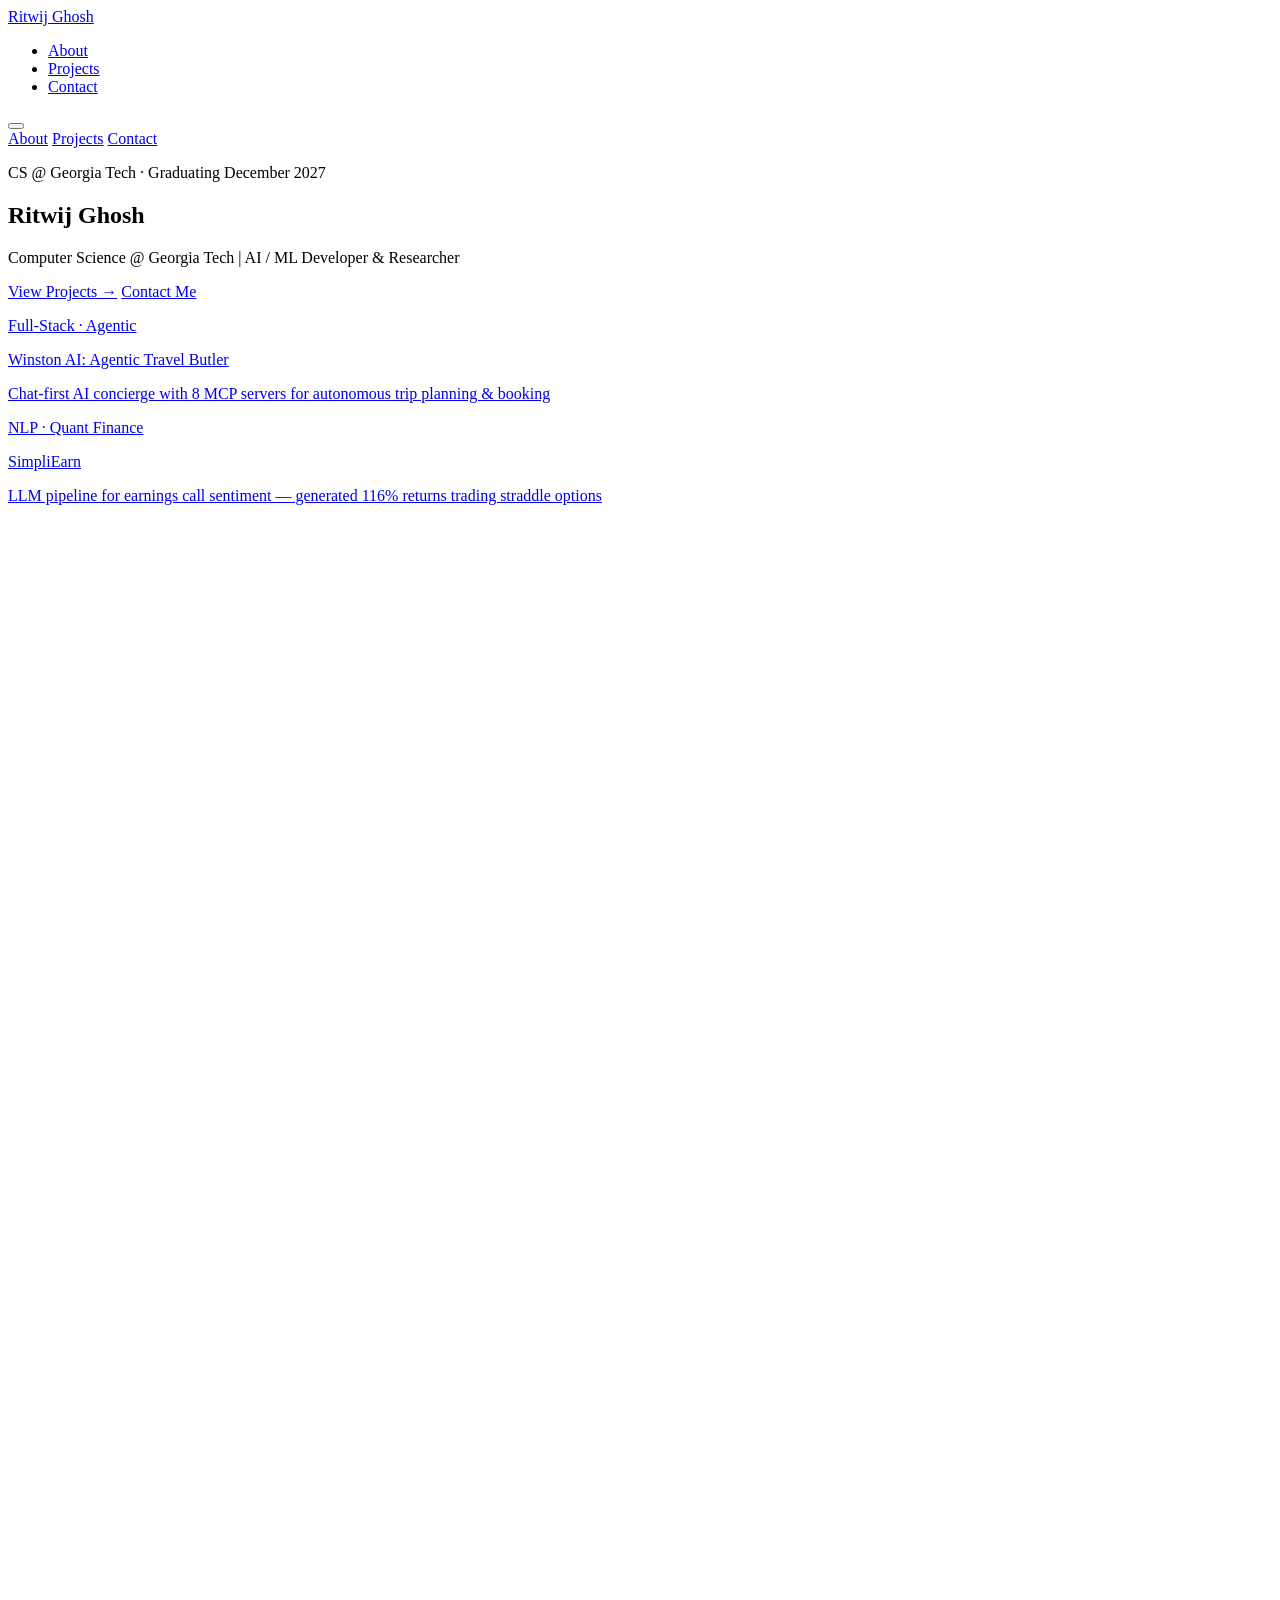
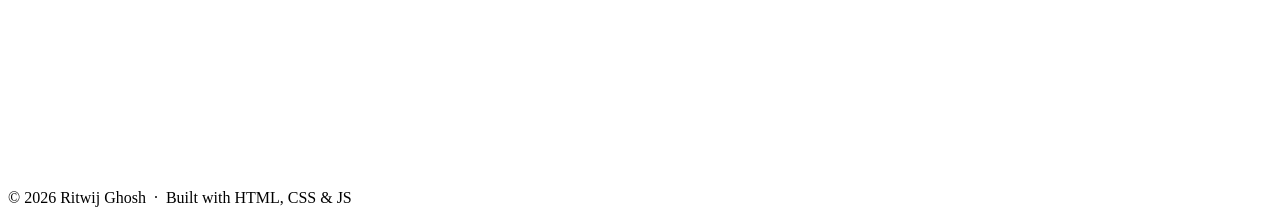
==== index.html @ 5acbd720 "Initial portfolio" ====
<!DOCTYPE html>
<html lang="en">
<head>
  <meta charset="UTF-8" />
  <meta name="viewport" content="width=device-width, initial-scale=1.0" />
  <title>Ritwij Ghosh — CS @ Georgia Tech</title>
  <meta name="description" content="Ritwij Ghosh — Computer Science student at Georgia Tech, AI/ML Developer & Researcher, incoming Software Engineering Intern at Synopsys." />

  <link rel="preconnect" href="https://fonts.googleapis.com" />
  <link rel="preconnect" href="https://fonts.gstatic.com" crossorigin />
  <link href="https://fonts.googleapis.com/css2?family=Playfair+Display:wght@700&family=Inter:wght@400;500;600&family=JetBrains+Mono:wght@400;500&display=swap" rel="stylesheet" />

  <link rel="stylesheet" href="assets/css/main.css" />
  <link rel="stylesheet" href="assets/css/home.css" />
</head>

<body>

  <nav id="navbar">
    <a href="index.html" class="nav-brand">Ritwij Ghosh</a>
    <ul class="nav-links">
      <li><a href="about.html"   data-section="about">About</a></li>
      <li><a href="projects.html" data-section="projects">Projects</a></li>
      <li><a href="contact.html" data-section="contact">Contact</a></li>
    </ul>
    <button class="nav-hamburger" aria-label="Toggle menu" aria-expanded="false" id="hamburger">
      <span></span><span></span><span></span>
    </button>
    <div class="nav-mobile">
      <a href="about.html"   data-section="about">About</a>
      <a href="projects.html" data-section="projects">Projects</a>
      <a href="contact.html" data-section="contact">Contact</a>
    </div>
  </nav>

  <section id="home">
    <div class="hero-inner">
      <p class="hero-eyebrow">CS @ Georgia Tech · Graduating December 2027</p>

      <h1 class="hero-name">Ritwij Ghosh</h1>

      <p class="hero-tagline">Computer Science @ Georgia Tech | AI / ML Developer &amp; Researcher</p>

      <div class="hero-ctas">
        <a href="projects.html" class="btn btn-primary">View Projects →</a>
        <a href="contact.html" class="btn btn-secondary">Contact Me</a>
      </div>

      <div class="hero-previews">
        <a href="projects/winston-ai.html" class="hero-card" aria-label="Winston AI project">
          <p class="hero-card-tag">Full-Stack · Agentic</p>
          <p class="hero-card-title">Winston AI: Agentic Travel Butler</p>
          <p class="hero-card-desc">Chat-first AI concierge with 8 MCP servers for autonomous trip planning &amp; booking</p>
        </a>
        <a href="projects/simplilearn.html" class="hero-card">
          <p class="hero-card-tag">NLP · Quant Finance</p>
          <p class="hero-card-title">SimpliEarn</p>
          <p class="hero-card-desc">LLM pipeline for earnings call sentiment — generated 116% returns trading straddle options</p>
        </a>
      </div>
    </div>

    <div class="scroll-indicator" aria-hidden="true">
      <svg viewBox="0 0 24 24" stroke-width="2" stroke-linecap="round" stroke-linejoin="round" fill="none">
        <polyline points="6 9 12 15 18 9"></polyline>
      </svg>
    </div>
  </section>

  <footer>
    &copy; 2026 Ritwij Ghosh &nbsp;·&nbsp; Built with HTML, CSS &amp; JS
  </footer>

  <script src="assets/js/main.js"></script>
</body>
</html>
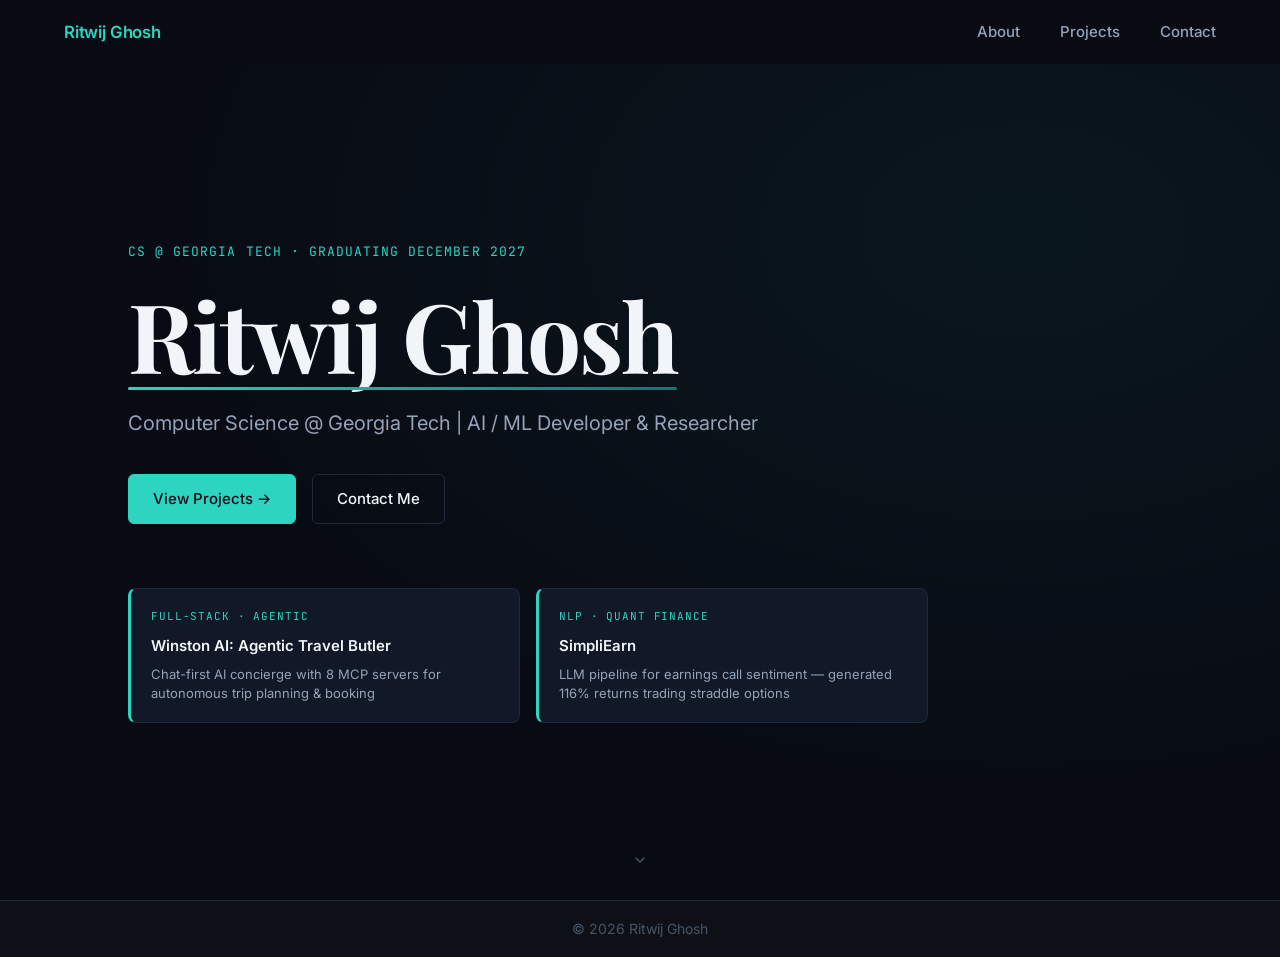
==== commit f5fa59ce: "removed made using html from footer" ====
--- a/index.html
+++ b/index.html
@@ -68,7 +68,7 @@
   </section>
 
   <footer>
-    &copy; 2026 Ritwij Ghosh &nbsp;·&nbsp; Built with HTML, CSS &amp; JS
+    &copy; 2026 Ritwij Ghosh
   </footer>
 
   <script src="assets/js/main.js"></script>
--- a/assets/css/main.css
+++ b/assets/css/main.css
@@ -0,0 +1,327 @@
+/* =============================================
+   CSS CUSTOM PROPERTIES
+============================================= */
+:root {
+  --bg-primary:     #080B14;
+  --bg-secondary:   #0D1117;
+  --bg-card:        #111827;
+  --accent:         #2DD4BF;
+  --accent-dim:     #0F766E;
+  --text-primary:   #F1F5F9;
+  --text-secondary: #94A3B8;
+  --text-muted:     #475569;
+  --border:         #1E293B;
+
+  --font-display: 'Playfair Display', Georgia, serif;
+  --font-body:    'Inter', system-ui, sans-serif;
+  --font-mono:    'JetBrains Mono', 'Courier New', monospace;
+
+  --transition-fast: 150ms ease;
+  --transition-std:  300ms ease;
+}
+
+/* =============================================
+   RESET & BASE
+============================================= */
+*, *::before, *::after {
+  box-sizing: border-box;
+  margin: 0;
+  padding: 0;
+}
+
+html {
+  scroll-behavior: smooth;
+  font-size: 16px;
+}
+
+body {
+  background-color: var(--bg-primary);
+  color: var(--text-primary);
+  font-family: var(--font-body);
+  font-weight: 400;
+  line-height: 1.7;
+  -webkit-font-smoothing: antialiased;
+  -moz-osx-font-smoothing: grayscale;
+}
+
+a {
+  color: inherit;
+  text-decoration: none;
+}
+
+img { display: block; max-width: 100%; }
+ul  { list-style: none; }
+
+/* =============================================
+   NAVBAR
+============================================= */
+nav {
+  position: sticky;
+  top: 0;
+  z-index: 100;
+  width: 100%;
+  padding: 0 clamp(1.5rem, 5vw, 4rem);
+  height: 64px;
+  display: flex;
+  align-items: center;
+  justify-content: space-between;
+  background: transparent;
+  transition: background var(--transition-std), border-bottom var(--transition-std);
+}
+
+nav.scrolled {
+  background: rgba(8, 11, 20, 0.85);
+  backdrop-filter: blur(12px);
+  -webkit-backdrop-filter: blur(12px);
+  border-bottom: 1px solid var(--border);
+}
+
+.nav-brand {
+  font-family: var(--font-body);
+  font-weight: 600;
+  font-size: 1.05rem;
+  color: var(--accent);
+  letter-spacing: -0.01em;
+  transition: opacity var(--transition-fast);
+}
+
+.nav-brand:hover { opacity: 0.8; }
+
+.nav-links {
+  display: flex;
+  gap: 2.5rem;
+  align-items: center;
+}
+
+.nav-links a {
+  font-family: var(--font-body);
+  font-weight: 500;
+  font-size: 0.9375rem;
+  color: var(--text-secondary);
+  position: relative;
+  transition: color var(--transition-fast);
+}
+
+.nav-links a::after {
+  content: '';
+  position: absolute;
+  bottom: -3px;
+  left: 0;
+  width: 100%;
+  height: 1.5px;
+  background: var(--accent);
+  transform: scaleX(0);
+  transform-origin: left;
+  transition: transform var(--transition-fast);
+}
+
+.nav-links a:hover,
+.nav-links a.active {
+  color: var(--accent);
+}
+
+.nav-links a:hover::after,
+.nav-links a.active::after {
+  transform: scaleX(1);
+}
+
+/* Hamburger button */
+.nav-hamburger {
+  display: none;
+  flex-direction: column;
+  justify-content: center;
+  gap: 5px;
+  width: 36px;
+  height: 36px;
+  cursor: pointer;
+  background: none;
+  border: none;
+  padding: 4px;
+}
+
+.nav-hamburger span {
+  display: block;
+  width: 100%;
+  height: 2px;
+  background: var(--text-secondary);
+  border-radius: 2px;
+  transition: transform var(--transition-std), opacity var(--transition-fast);
+}
+
+/* Mobile dropdown */
+.nav-mobile {
+  display: none;
+  position: fixed;
+  top: 64px;
+  left: 0;
+  right: 0;
+  background: var(--bg-secondary);
+  border-bottom: 1px solid var(--border);
+  padding: 1.5rem clamp(1.5rem, 5vw, 4rem);
+  flex-direction: column;
+  gap: 1.25rem;
+  z-index: 99;
+}
+
+.nav-mobile a {
+  font-family: var(--font-body);
+  font-weight: 500;
+  font-size: 1.0625rem;
+  color: var(--text-secondary);
+  transition: color var(--transition-fast);
+  padding: 0.25rem 0;
+}
+
+.nav-mobile a:hover,
+.nav-mobile a.active {
+  color: var(--accent);
+}
+
+nav.nav-open .nav-mobile { display: flex; }
+
+nav.nav-open .nav-hamburger span:nth-child(1) { transform: translateY(7px) rotate(45deg); }
+nav.nav-open .nav-hamburger span:nth-child(2) { opacity: 0; }
+nav.nav-open .nav-hamburger span:nth-child(3) { transform: translateY(-7px) rotate(-45deg); }
+
+/* =============================================
+   SHARED SECTION UTILITIES
+============================================= */
+section {
+  padding: clamp(4rem, 8vw, 7rem) clamp(1.5rem, 10vw, 12rem);
+}
+
+.section-label {
+  font-family: var(--font-mono);
+  font-size: 0.75rem;
+  color: var(--accent);
+  letter-spacing: 0.1em;
+  text-transform: uppercase;
+  margin-bottom: 0.75rem;
+}
+
+.section-title {
+  font-family: var(--font-display);
+  font-weight: 700;
+  font-size: clamp(1.75rem, 4vw, 2.5rem);
+  color: var(--text-primary);
+  line-height: 1.15;
+  margin-bottom: 2.5rem;
+}
+
+/* =============================================
+   BUTTONS
+============================================= */
+.btn {
+  display: inline-flex;
+  align-items: center;
+  gap: 0.4rem;
+  padding: 0.6875rem 1.5rem;
+  border-radius: 6px;
+  font-family: var(--font-body);
+  font-weight: 500;
+  font-size: 0.9375rem;
+  cursor: pointer;
+  transition: background var(--transition-fast), color var(--transition-fast),
+              border-color var(--transition-fast), transform var(--transition-fast),
+              box-shadow var(--transition-fast);
+}
+
+.btn-primary {
+  background: var(--accent);
+  color: #080B14;
+  border: 1.5px solid var(--accent);
+}
+
+.btn-primary:hover {
+  background: #25b8a7;
+  border-color: #25b8a7;
+  transform: translateY(-1px);
+  box-shadow: 0 4px 16px rgba(45, 212, 191, 0.2);
+}
+
+.btn-secondary {
+  background: transparent;
+  color: var(--text-primary);
+  border: 1.5px solid var(--border);
+}
+
+.btn-secondary:hover {
+  border-color: var(--accent-dim);
+  color: var(--accent);
+  transform: translateY(-1px);
+}
+
+/* =============================================
+   TAGS
+============================================= */
+.tag {
+  font-family: var(--font-mono);
+  font-size: 0.75rem;
+  letter-spacing: 0.05em;
+  color: var(--accent);
+  background: var(--bg-secondary);
+  border: 1px solid var(--accent-dim);
+  border-radius: 4px;
+  padding: 0.2rem 0.55rem;
+  white-space: nowrap;
+}
+
+/* =============================================
+   FADE-IN (JS-triggered via IntersectionObserver)
+============================================= */
+.fade-in {
+  opacity: 0;
+  transform: translateY(20px);
+  transition: opacity 500ms ease-out, transform 500ms ease-out;
+}
+
+.fade-in.visible {
+  opacity: 1;
+  transform: translateY(0);
+}
+
+/* =============================================
+   FOOTER
+============================================= */
+footer {
+  background: var(--bg-secondary);
+  border-top: 1px solid var(--border);
+  text-align: center;
+  padding: 1rem clamp(1.5rem, 5vw, 4rem);
+  font-size: 0.875rem;
+  color: var(--text-muted);
+  font-family: var(--font-body);
+}
+
+/* =============================================
+   RESPONSIVE
+============================================= */
+@media (max-width: 768px) {
+  .nav-links    { display: none; }
+  .nav-hamburger { display: flex; }
+
+  section { padding: clamp(3rem, 6vw, 4.5rem) 1.5rem; }
+}
+
+@media (max-width: 480px) {
+  section { padding: 3rem 1.25rem; }
+}
+
+/* =============================================
+   REDUCED MOTION
+============================================= */
+@media (prefers-reduced-motion: reduce) {
+  *, *::before, *::after {
+    animation-duration: 0.01ms !important;
+    animation-iteration-count: 1 !important;
+    transition-duration: 0.01ms !important;
+  }
+
+  .fade-in {
+    opacity: 1;
+    transform: none;
+    transition: none;
+  }
+
+  html { scroll-behavior: auto; }
+}
--- a/assets/css/home.css
+++ b/assets/css/home.css
@@ -0,0 +1,216 @@
+/* =============================================
+   HOME / HERO PAGE
+============================================= */
+
+#home {
+  min-height: calc(100vh - 64px);
+  display: flex;
+  flex-direction: column;
+  justify-content: center;
+  align-items: flex-start;
+  padding: 0 clamp(1.5rem, 10vw, 12rem);
+  position: relative;
+  overflow: hidden;
+}
+
+/* Subtle teal galaxy bloom */
+#home::before {
+  content: '';
+  position: absolute;
+  inset: 0;
+  background: radial-gradient(ellipse at 80% 20%, rgba(45, 212, 191, 0.06), transparent 60%);
+  pointer-events: none;
+}
+
+/* ---- Hero content ---- */
+.hero-inner {
+  max-width: 800px;
+  width: 100%;
+  animation: heroFadeUp 600ms 200ms both ease-out;
+}
+
+@keyframes heroFadeUp {
+  from { opacity: 0; transform: translateY(18px); }
+  to   { opacity: 1; transform: translateY(0); }
+}
+
+.hero-eyebrow {
+  font-family: var(--font-mono);
+  font-size: 0.8125rem;
+  color: var(--accent);
+  letter-spacing: 0.08em;
+  text-transform: uppercase;
+  margin-bottom: 1.25rem;
+}
+
+.hero-name {
+  font-family: var(--font-display);
+  font-weight: 700;
+  font-size: clamp(3rem, 8vw, 6rem);
+  line-height: 1.05;
+  color: var(--text-primary);
+  letter-spacing: -0.02em;
+  position: relative;
+  display: inline-block;
+  margin-bottom: 1.5rem;
+}
+
+/* Animated teal underline — the signature moment */
+.hero-name::after {
+  content: '';
+  position: absolute;
+  bottom: -6px;
+  left: 0;
+  width: 100%;
+  height: 3px;
+  background: linear-gradient(90deg, var(--accent), var(--accent-dim));
+  border-radius: 2px;
+  transform: scaleX(0);
+  transform-origin: left;
+  animation: drawLine 600ms 800ms ease-out forwards;
+}
+
+@keyframes drawLine {
+  from { transform: scaleX(0); }
+  to   { transform: scaleX(1); }
+}
+
+.hero-tagline {
+  font-size: clamp(1rem, 2.5vw, 1.25rem);
+  color: var(--text-secondary);
+  font-weight: 400;
+  margin-bottom: 2.25rem;
+  line-height: 1.5;
+}
+
+.hero-ctas {
+  display: flex;
+  gap: 1rem;
+  flex-wrap: wrap;
+  margin-bottom: 4rem;
+}
+
+/* ---- Hero preview cards ---- */
+.hero-previews {
+  display: grid;
+  grid-template-columns: 1fr 1fr;
+  gap: 1rem;
+  width: 100%;
+}
+
+.hero-card {
+  background: var(--bg-card);
+  border: 1px solid var(--border);
+  border-left: 3px solid var(--accent);
+  border-radius: 8px;
+  padding: 1.125rem 1.25rem;
+  display: block;
+  transition: border-color var(--transition-fast), transform var(--transition-fast),
+              box-shadow var(--transition-fast);
+}
+
+.hero-card:hover {
+  border-color: var(--accent-dim);
+  border-left-color: var(--accent);
+  transform: translateY(-2px);
+  box-shadow: 0 4px 20px rgba(0, 0, 0, 0.3);
+}
+
+.hero-card-tag {
+  font-family: var(--font-mono);
+  font-size: 0.6875rem;
+  color: var(--accent);
+  letter-spacing: 0.08em;
+  text-transform: uppercase;
+  margin-bottom: 0.5rem;
+}
+
+.hero-card-title {
+  font-family: var(--font-body);
+  font-weight: 600;
+  font-size: 0.9375rem;
+  color: var(--text-primary);
+  margin-bottom: 0.35rem;
+}
+
+.hero-card-desc {
+  font-size: 0.8125rem;
+  color: var(--text-secondary);
+  line-height: 1.5;
+}
+
+/* ---- Scroll indicator ---- */
+.scroll-indicator {
+  position: absolute;
+  bottom: 2rem;
+  left: 50%;
+  transform: translateX(-50%);
+  display: flex;
+  flex-direction: column;
+  align-items: center;
+  gap: 0.35rem;
+  color: var(--text-muted);
+  font-size: 0.75rem;
+  font-family: var(--font-mono);
+  letter-spacing: 0.06em;
+  animation: bounce 2s ease-in-out infinite;
+}
+
+.scroll-indicator svg {
+  width: 16px;
+  height: 16px;
+  stroke: var(--text-muted);
+}
+
+@keyframes bounce {
+  0%, 100% { transform: translateX(-50%) translateY(0); }
+  50%       { transform: translateX(-50%) translateY(6px); }
+}
+
+/* =============================================
+   RESPONSIVE
+============================================= */
+@media (max-width: 768px) {
+  #home {
+    padding: 0 1.5rem;
+    align-items: center;
+    text-align: center;
+    min-height: calc(100svh - 64px);
+  }
+
+  .hero-inner { text-align: center; }
+
+  .hero-name::after {
+    left: 50%;
+    width: 100%;
+    transform: scaleX(0) translateX(-50%);
+    transform-origin: left;
+    animation: drawLineMobile 600ms 800ms ease-out forwards;
+  }
+
+  @keyframes drawLineMobile {
+    from { transform: scaleX(0) translateX(-50%); }
+    to   { transform: scaleX(1) translateX(-50%); }
+  }
+
+  .hero-ctas { justify-content: center; }
+  .hero-previews { grid-template-columns: 1fr; }
+}
+
+/* =============================================
+   REDUCED MOTION — hero-specific overrides
+============================================= */
+@media (prefers-reduced-motion: reduce) {
+  .hero-inner {
+    animation: none;
+    opacity: 1;
+    transform: none;
+  }
+
+  .hero-name::after {
+    animation: none;
+    transform: scaleX(1);
+  }
+
+  .scroll-indicator { animation: none; }
+}
